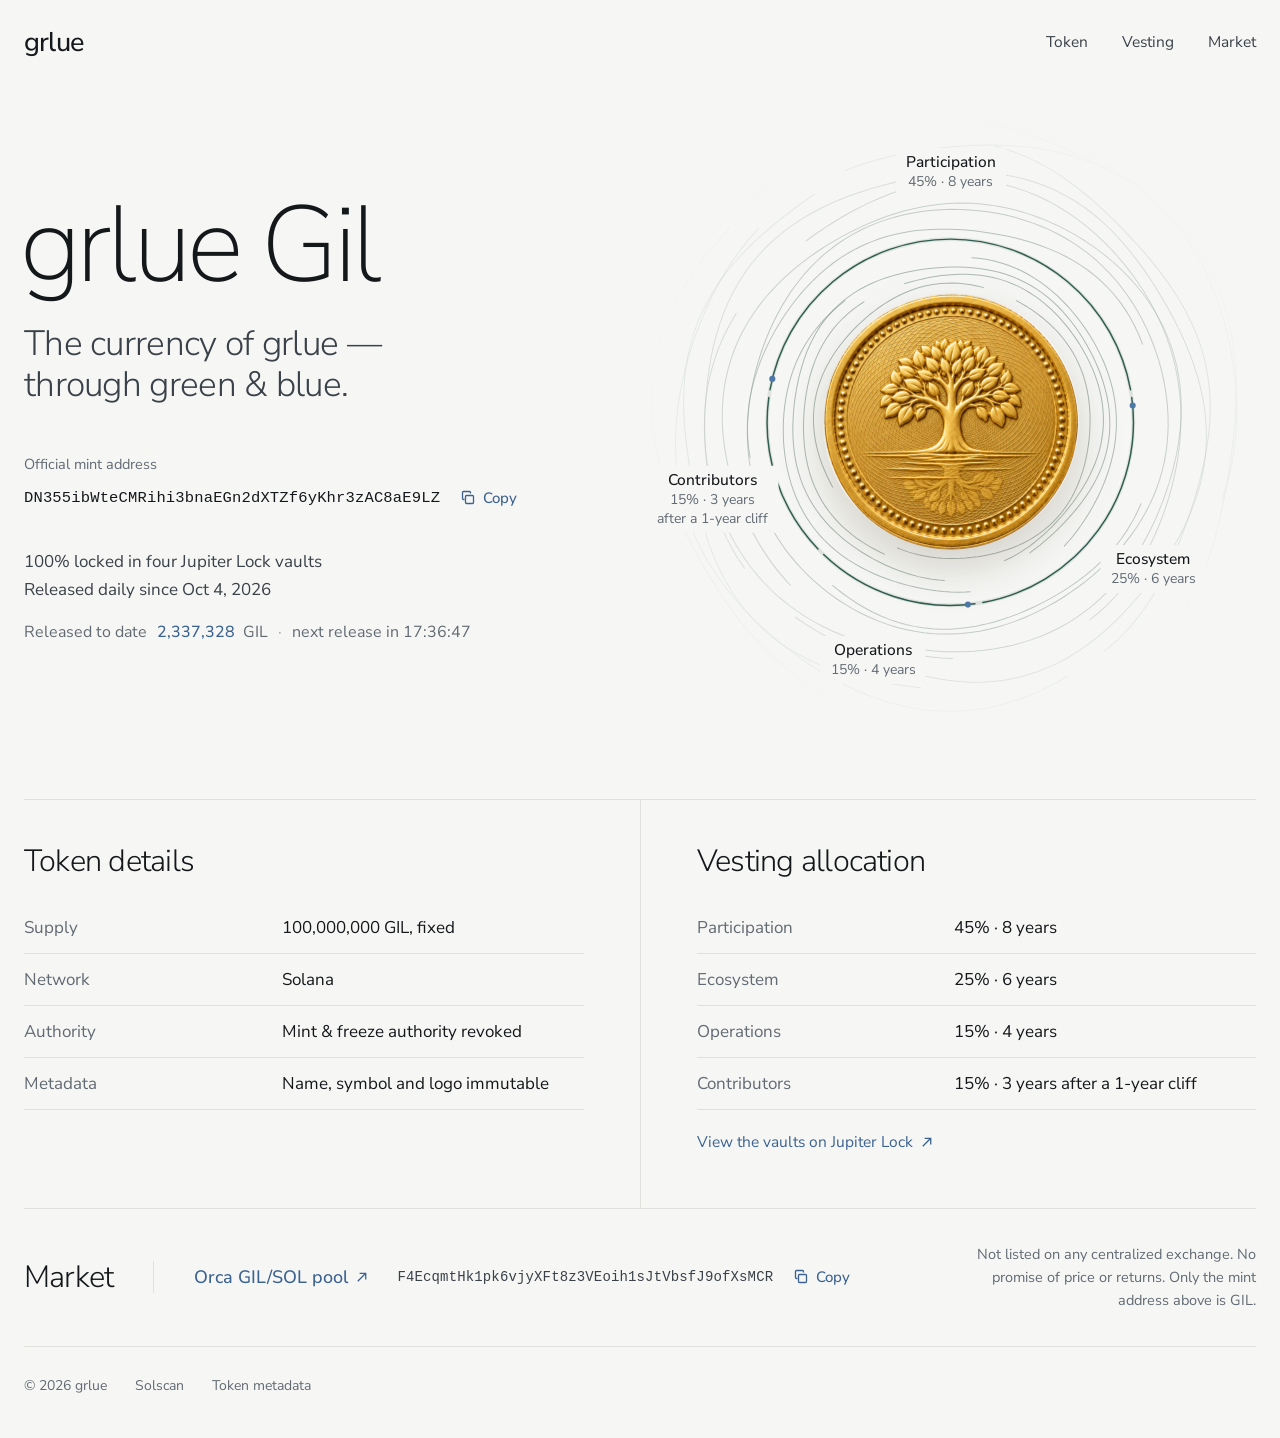
==== index.html @ a8698f1b "Add GIL website (GitHub Pages)" ====
<!doctype html>
<html lang="en">
<head>
  <meta charset="utf-8">
  <meta name="viewport" content="width=device-width, initial-scale=1">
  <meta name="description" content="grlue Gil (GIL), the currency of grlue. Official Solana mint address, fixed supply and daily vesting schedule.">
  <meta property="og:type" content="website">
  <meta property="og:title" content="grlue Gil (GIL)">
  <meta property="og:description" content="The currency of grlue. Official Solana mint: DN355ibWteCMRihi3bnaEGn2dXTZf6yKhr3zAC8aE9LZ">
  <meta property="og:url" content="https://grlue.github.io/gil/">
  <meta property="og:image" content="https://grlue.github.io/gil/assets/logo/gil-back-512.png">
  <meta name="twitter:card" content="summary">
  <meta name="theme-color" content="#f6f7f5">
  <title>grlue Gil (GIL)</title>
  <link rel="icon" type="image/png" href="assets/logo/gil-back-32.png">
  <link rel="stylesheet" href="home.css">
  <script src="gil.js" defer></script>
</head>
<body>
  <a class="skip" href="#main">Skip to content</a>
  <header class="nav wrap">
    <a class="wordmark" href="#top" aria-label="grlue home">grlue</a>
    <nav aria-label="Sections">
      <a href="#token">Token</a>
      <a href="#vesting">Vesting</a>
      <a href="#market">Market</a>
    </nav>
  </header>

  <main id="main">
    <section class="hero wrap" id="top" aria-labelledby="title">
      <div class="hero-copy">
        <h1 id="title">grlue Gil</h1>
        <p class="purpose">The currency of grlue&nbsp;—<br>through green &amp; blue.</p>

        <div class="mint">
          <p class="label" id="mint-label">Official mint address</p>
          <div class="addr">
            <code aria-labelledby="mint-label">DN355ibWteCMRihi3bnaEGn2dXTZf6yKhr3zAC8aE9LZ</code>
            <button class="copy" type="button" data-copy="DN355ibWteCMRihi3bnaEGn2dXTZf6yKhr3zAC8aE9LZ">
              <svg viewBox="0 0 16 16" aria-hidden="true"><rect x="5.5" y="5.5" width="8" height="8" rx="1"/><path d="M10.5 3.5v-1a1 1 0 0 0-1-1h-6a1 1 0 0 0-1 1v6a1 1 0 0 0 1 1h1"/></svg>
              <span>Copy</span>
            </button>
          </div>
        </div>

        <p class="lock-line">100% locked in four Jupiter Lock vaults<br>Released daily since Oct 4, 2026</p>
        <p class="released">Released to date <strong id="released">—</strong> GIL<span class="next" id="next-wrap" hidden><span class="sep" aria-hidden="true">·</span>next release in <span id="next">--:--:--</span></span></p>
      </div>

      <figure class="rings" aria-label="The coin at the centre of rings. The vault ring is split by allocation: Participation 45%, Ecosystem 25%, Operations 15%, Contributors 15%.">
        <svg id="ring-art" viewBox="-500 -500 1000 1000" aria-hidden="true"></svg>
        <img class="coin" src="assets/logo/gil-back-512.png" srcset="assets/logo/gil-back-512.png 1x, assets/logo/gil-back-full.png 2x" width="512" height="512" alt="The GIL coin: a leafy tree reflected in still fresh water" fetchpriority="high">
        <div class="v-tag" style="--a:0"><b>Participation</b><span>45% · 8 years</span></div>
        <div class="v-tag" style="--a:126"><b>Ecosystem</b><span>25% · 6 years</span></div>
        <div class="v-tag" style="--a:198"><b>Operations</b><span>15% · 4 years</span></div>
        <div class="v-tag" style="--a:252"><b>Contributors</b><span>15% · 3 years<br>after a 1-year cliff</span></div>
      </figure>
    </section>

    <section class="details wrap" aria-label="Token and vesting details">
      <div class="col" id="token">
        <h2>Token details</h2>
        <dl>
          <div><dt>Supply</dt><dd>100,000,000 GIL, fixed</dd></div>
          <div><dt>Network</dt><dd>Solana</dd></div>
          <div><dt>Authority</dt><dd>Mint &amp; freeze authority revoked</dd></div>
          <div><dt>Metadata</dt><dd>Name, symbol and logo immutable</dd></div>
        </dl>
      </div>
      <div class="col" id="vesting">
        <h2>Vesting allocation</h2>
        <dl>
          <div><dt>Participation</dt><dd>45% · 8 years</dd></div>
          <div><dt>Ecosystem</dt><dd>25% · 6 years</dd></div>
          <div><dt>Operations</dt><dd>15% · 4 years</dd></div>
          <div><dt>Contributors</dt><dd>15% · 3 years after a 1-year cliff</dd></div>
        </dl>
        <a class="ext" href="https://lock.jup.ag/token/DN355ibWteCMRihi3bnaEGn2dXTZf6yKhr3zAC8aE9LZ" target="_blank" rel="noopener">View the vaults on Jupiter Lock<svg viewBox="0 0 16 16" aria-hidden="true"><path d="M6 3.5h6.5V10M12.5 3.5 4 12"/></svg></a>
      </div>
    </section>

    <section class="market wrap" id="market" aria-labelledby="market-title">
      <h2 id="market-title">Market</h2>
      <div class="market-body">
        <a class="ext strong" href="https://www.orca.so/pools/F4EcqmtHk1pk6vjyXFt8z3VEoih1sJtVbsfJ9ofXsMCR" target="_blank" rel="noopener">Orca GIL/SOL pool<svg viewBox="0 0 16 16" aria-hidden="true"><path d="M6 3.5h6.5V10M12.5 3.5 4 12"/></svg></a>
        <div class="addr small">
          <code>F4EcqmtHk1pk6vjyXFt8z3VEoih1sJtVbsfJ9ofXsMCR</code>
          <button class="copy" type="button" data-copy="F4EcqmtHk1pk6vjyXFt8z3VEoih1sJtVbsfJ9ofXsMCR">
            <svg viewBox="0 0 16 16" aria-hidden="true"><rect x="5.5" y="5.5" width="8" height="8" rx="1"/><path d="M10.5 3.5v-1a1 1 0 0 0-1-1h-6a1 1 0 0 0-1 1v6a1 1 0 0 0 1 1h1"/></svg>
            <span>Copy</span>
          </button>
        </div>
      </div>
      <p class="notice">Not listed on any centralized exchange. No promise of price or returns. Only the mint address above is GIL.</p>
    </section>
  </main>

  <footer class="foot wrap">
    <span>© 2026 grlue</span>
    <a href="https://solscan.io/token/DN355ibWteCMRihi3bnaEGn2dXTZf6yKhr3zAC8aE9LZ" target="_blank" rel="noopener">Solscan</a>
    <a href="https://github.com/grlue/gil" target="_blank" rel="noopener">Token metadata</a>
  </footer>
</body>
</html>
---- home.css ----
@font-face {
  font-family: "Nunito Sans";
  src: url("assets/fonts/NunitoSans-latin.woff2") format("woff2");
  font-weight: 200 1000;
  font-style: normal;
  font-display: swap;
}

/* Growth rings: light stone ground, hairline rings, one blue for what is released, deep green for the vaults. */
:root {
  --bg: #f6f7f5;
  --ink: #15181b;
  --ink-2: #3a4148;
  --muted: #626a73;
  --line: #dde2dd;
  --ring: #7f918a;
  --green: #2f5d50;
  --blue: #4e79a7;
  --blue-deep: #3b6290;
  --sans: "Avenir Next", Avenir, "Nunito Sans", "Helvetica Neue", Arial, sans-serif;
  --mono: ui-monospace, "SF Mono", "Cascadia Mono", Consolas, monospace;
  --wrap: 1240px;
  --ease: cubic-bezier(.16, 1, .3, 1);
  color-scheme: light;
}

* { box-sizing: border-box; }
html { scroll-behavior: smooth; scroll-padding-top: 24px; }
body {
  margin: 0;
  background: var(--bg);
  color: var(--ink);
  font: 400 17px/1.6 var(--sans);
  -webkit-font-smoothing: antialiased;
  overflow-x: clip;
}
::selection { background: #d5e2ef; color: var(--ink); }
h1, h2, p, dl, dd, figure { margin: 0; }
a { color: inherit; text-decoration: none; }
img { display: block; max-width: 100%; height: auto; }
code { font-family: var(--mono); font-size: 15.5px; letter-spacing: .01em; color: var(--ink); overflow-wrap: anywhere; }
:focus-visible { outline: 2px solid var(--blue); outline-offset: 4px; border-radius: 2px; }
[hidden] { display: none !important; }
html { scrollbar-color: #b9c1bb var(--bg); }

.wrap { width: min(100% - 48px, var(--wrap)); margin-inline: auto; }
.skip { position: absolute; left: 16px; top: -60px; z-index: 20; background: var(--bg); padding: 8px 14px; }
.skip:focus { top: 12px; }

/* Nav */
.nav { position: relative; z-index: 3; display: flex; align-items: center; justify-content: space-between; padding-block: 26px; }
.wordmark { font-size: 27px; font-weight: 480; letter-spacing: -.03em; line-height: 1; }
.nav nav { display: flex; gap: 34px; font-size: 15.5px; color: var(--ink-2); }
.nav nav a { padding-block: 4px; background: linear-gradient(var(--ink), var(--ink)) left bottom / 0 1px no-repeat; transition: background-size .35s var(--ease), color .2s; }
.nav nav a:hover { color: var(--ink); background-size: 100% 1px; }

/* Hero */
.hero {
  position: relative;
  display: grid;
  grid-template-columns: minmax(0, 1fr) minmax(0, 1.05fr);
  align-items: center;
  gap: 40px;
  padding-block: 32px 72px;
  min-height: 660px;
}
.hero-copy { position: relative; z-index: 2; display: grid; gap: 0; }
h1 {
  font-size: clamp(64px, 8.4vw, 128px);
  font-weight: 200;
  line-height: .9;
  letter-spacing: -.04em;
  margin-left: -.04em;
}
.purpose { margin-top: 28px; font-size: clamp(26px, 2.75vw, 40px); font-weight: 300; line-height: 1.16; letter-spacing: -.02em; color: var(--ink-2); }
.mint { margin-top: 48px; }
.label { font-size: 14.5px; color: var(--muted); }
.addr { display: flex; flex-wrap: wrap; align-items: center; gap: 6px 18px; margin-top: 6px; }
.copy {
  display: inline-flex; align-items: center; gap: 7px;
  font: 500 15px var(--sans); color: var(--blue-deep);
  background: none; border: 0; padding: 6px 2px; cursor: pointer;
}
.copy svg { width: 16px; height: 16px; fill: none; stroke: currentColor; stroke-width: 1.3; }
.copy:hover span { text-decoration: underline; text-underline-offset: 4px; text-decoration-thickness: 1px; }
.copy[data-done] { color: var(--green); }
.lock-line { margin-top: 34px; color: var(--ink-2); line-height: 1.65; }
.released { margin-top: 16px; font-size: 16px; color: var(--muted); font-variant-numeric: tabular-nums; }
.released strong { font-weight: 500; color: var(--blue-deep); margin-inline: 6px 4px; }
.sep { margin-inline: 10px; color: #a7b0aa; }

/* Rings */
.rings { position: relative; z-index: 1; width: min(100%, 660px); aspect-ratio: 1; justify-self: center; }
#ring-art {
  position: absolute; inset: 0; width: 100%; height: 100%; overflow: visible; z-index: -1;
  -webkit-mask-image: radial-gradient(closest-side, #000 62%, transparent 100%);
  mask-image: radial-gradient(closest-side, #000 62%, transparent 100%);
}
.ring { fill: none; stroke: var(--ring); stroke-width: 1; vector-effect: non-scaling-stroke; opacity: var(--o); transform-box: fill-box; transform-origin: center; animation: ring-in 1.8s var(--ease) backwards; animation-delay: calc(var(--i) * 45ms + 120ms); }
.vault-base { fill: none; stroke: var(--line); stroke-width: 6; }
.vault { fill: none; stroke: var(--green); stroke-width: 2.4; stroke-linecap: round; stroke-dasharray: 1 1; animation: draw 1.6s var(--ease) backwards; animation-delay: calc(.9s + var(--i) * 120ms); }
.vault-done { fill: var(--blue); }
.ripple { fill: none; stroke: var(--blue); stroke-width: 1.2; vector-effect: non-scaling-stroke; opacity: 0; transform-box: fill-box; transform-origin: center; animation: ripple 12s cubic-bezier(.22, .8, .36, 1) infinite; animation-delay: calc(2.2s + var(--i) * 4s); }
.coin {
  position: absolute; left: 50%; top: 50%; width: 42%; translate: -50% -50%;
  filter: drop-shadow(0 18px 22px rgb(70 56 20 / .2));
  animation: coin-in 1.6s var(--ease) backwards .1s;
}
.v-tag {
  --r: 41%;
  position: absolute;
  left: calc(50% + sin(var(--a) * 1deg) * var(--r));
  top: calc(50% - cos(var(--a) * 1deg) * var(--r));
  translate: -50% -50%;
  display: grid; justify-items: center; text-align: center;
  font-size: 14px; line-height: 1.35; color: var(--muted); white-space: nowrap;
  background: var(--bg); padding: 4px 10px; border-radius: 2px;
  animation: fade 1.2s var(--ease) backwards 1.4s;
}
.v-tag b { font-weight: 500; font-size: 15.5px; color: var(--ink); }

@keyframes ring-in { from { opacity: 0; transform: scale(.93); } }
@keyframes draw { from { stroke-dashoffset: 1; } }
@keyframes coin-in { from { opacity: 0; transform: translateY(10px) scale(.97); } }
@keyframes fade { from { opacity: 0; } }
@keyframes ripple {
  0% { opacity: 0; transform: scale(1); }
  6% { opacity: .55; }
  100% { opacity: 0; transform: scale(3.6); }
}

/* Details */
.details {
  display: grid; grid-template-columns: minmax(0, 1fr) minmax(0, 1fr);
  border-top: 1px solid var(--line);
}
.col { padding-block: 44px 52px; min-width: 0; }
.col + .col { padding-left: 56px; border-left: 1px solid var(--line); }
.col:first-child { padding-right: 56px; }
h2 { font-size: clamp(26px, 2.4vw, 34px); font-weight: 300; letter-spacing: -.025em; line-height: 1.15; }
dl { margin-top: 22px; }
dl > div { display: grid; grid-template-columns: minmax(0, 1fr) minmax(0, 1.25fr); gap: 16px; padding-block: 12px; border-bottom: 1px solid var(--line); }
dt { color: var(--muted); }
dd { color: var(--ink); font-variant-numeric: tabular-nums; }
.ext { display: inline-flex; align-items: center; gap: 6px; margin-top: 20px; font-size: 15.5px; color: var(--blue-deep); }
.ext svg { width: 15px; height: 15px; fill: none; stroke: currentColor; stroke-width: 1.4; transition: translate .3s var(--ease); }
.ext:hover svg { translate: 2px -2px; }
.ext:hover { text-decoration: underline; text-underline-offset: 4px; text-decoration-thickness: 1px; }

/* Market */
.market {
  display: grid; grid-template-columns: auto minmax(0, 1fr) auto; align-items: center; gap: 20px 40px;
  padding-block: 34px; border-top: 1px solid var(--line);
}
.market-body { display: flex; flex-wrap: wrap; align-items: center; gap: 6px 28px; padding-left: 40px; border-left: 1px solid var(--line); min-width: 0; }
.market .ext { margin-top: 0; }
.ext.strong { font-size: 18px; font-weight: 500; }
.addr.small { margin-top: 0; }
.addr.small code { font-size: 14px; color: var(--ink-2); }
.notice { max-width: 34ch; font-size: 14.5px; color: var(--muted); text-align: right; }

/* Footer */
.foot { display: flex; flex-wrap: wrap; gap: 8px 28px; padding-block: 28px 40px; border-top: 1px solid var(--line); font-size: 14px; color: var(--muted); }
.foot a:hover { color: var(--ink); }

@media (max-width: 980px) {
  .hero { display: flex; flex-direction: column; align-items: stretch; min-height: 0; padding-block: 16px 64px; gap: 0; }
  .hero-copy { display: contents; }
  h1 { order: 1; }
  .purpose { order: 2; }
  .rings { order: 3; width: min(100%, 520px); align-self: center; margin-block: 28px 4px; }
  .mint { order: 4; }
  .lock-line { order: 5; }
  .released { order: 6; }
  .details { grid-template-columns: 1fr; }
  .col:first-child { padding-right: 0; }
  .col + .col { padding-left: 0; border-left: 0; border-top: 1px solid var(--line); }
  .market { grid-template-columns: 1fr; }
  .market-body { padding-left: 0; border-left: 0; }
  .notice { text-align: left; max-width: none; }
}
@media (max-width: 560px) {
  body { font-size: 16px; }
  .wrap { width: min(100% - 32px, var(--wrap)); }
  .nav { padding-block: 20px; }
  .nav nav { gap: 20px; font-size: 15px; }
  .purpose { margin-top: 20px; }
  .mint { margin-top: 32px; }
  code, .addr.small code { font-size: 13px; letter-spacing: 0; }
  .next { display: block; }
  .next .sep { display: none; }
  .v-tag { --r: 41%; font-size: 12px; }
  .v-tag b { font-size: 13px; }
  .v-tag span { display: none; }
  dl > div { grid-template-columns: 1fr; gap: 2px; }
}
@media (prefers-reduced-motion: reduce) {
  html { scroll-behavior: auto; }
  *, *::before, *::after { animation: none !important; transition: none !important; }
  .ripple { display: none; }
}
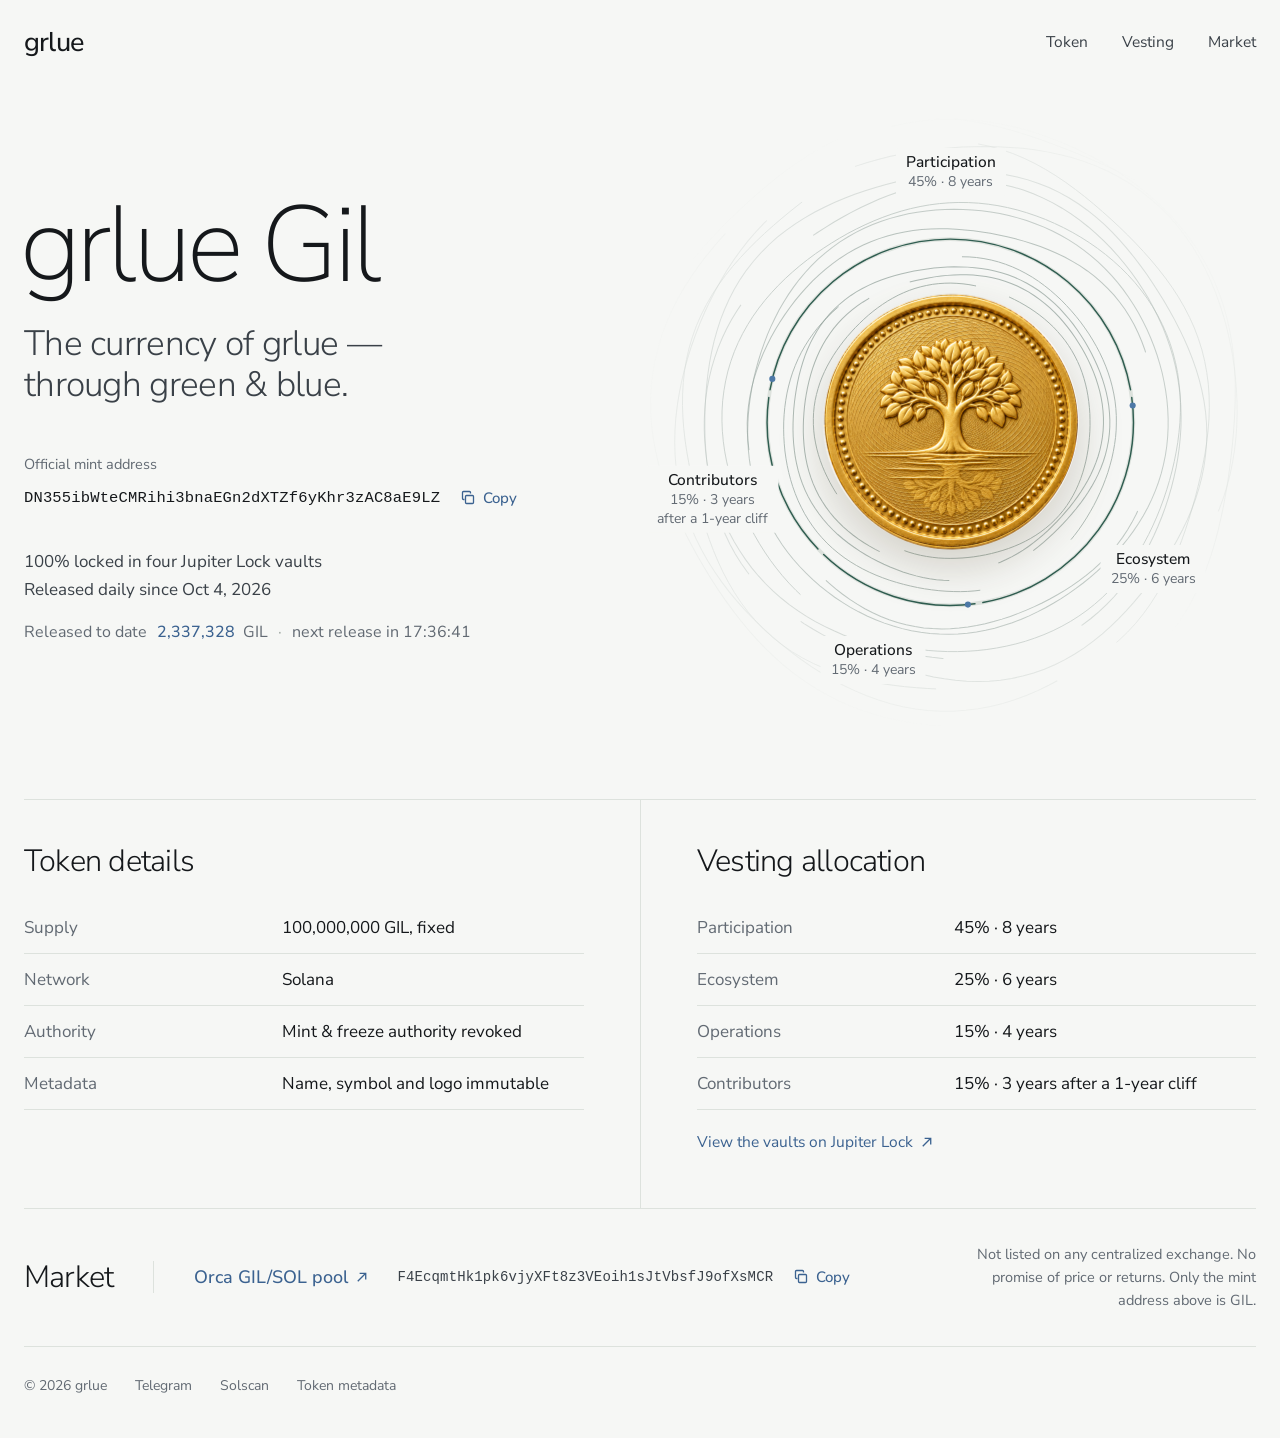
==== commit 5b32a2ac: "Link Telegram channel" ====
--- a/index.html
+++ b/index.html
@@ -98,6 +98,7 @@
 
   <footer class="foot wrap">
     <span>© 2026 grlue</span>
+    <a href="https://t.me/grluegil" target="_blank" rel="noopener">Telegram</a>
     <a href="https://solscan.io/token/DN355ibWteCMRihi3bnaEGn2dXTZf6yKhr3zAC8aE9LZ" target="_blank" rel="noopener">Solscan</a>
     <a href="https://github.com/grlue/gil" target="_blank" rel="noopener">Token metadata</a>
   </footer>
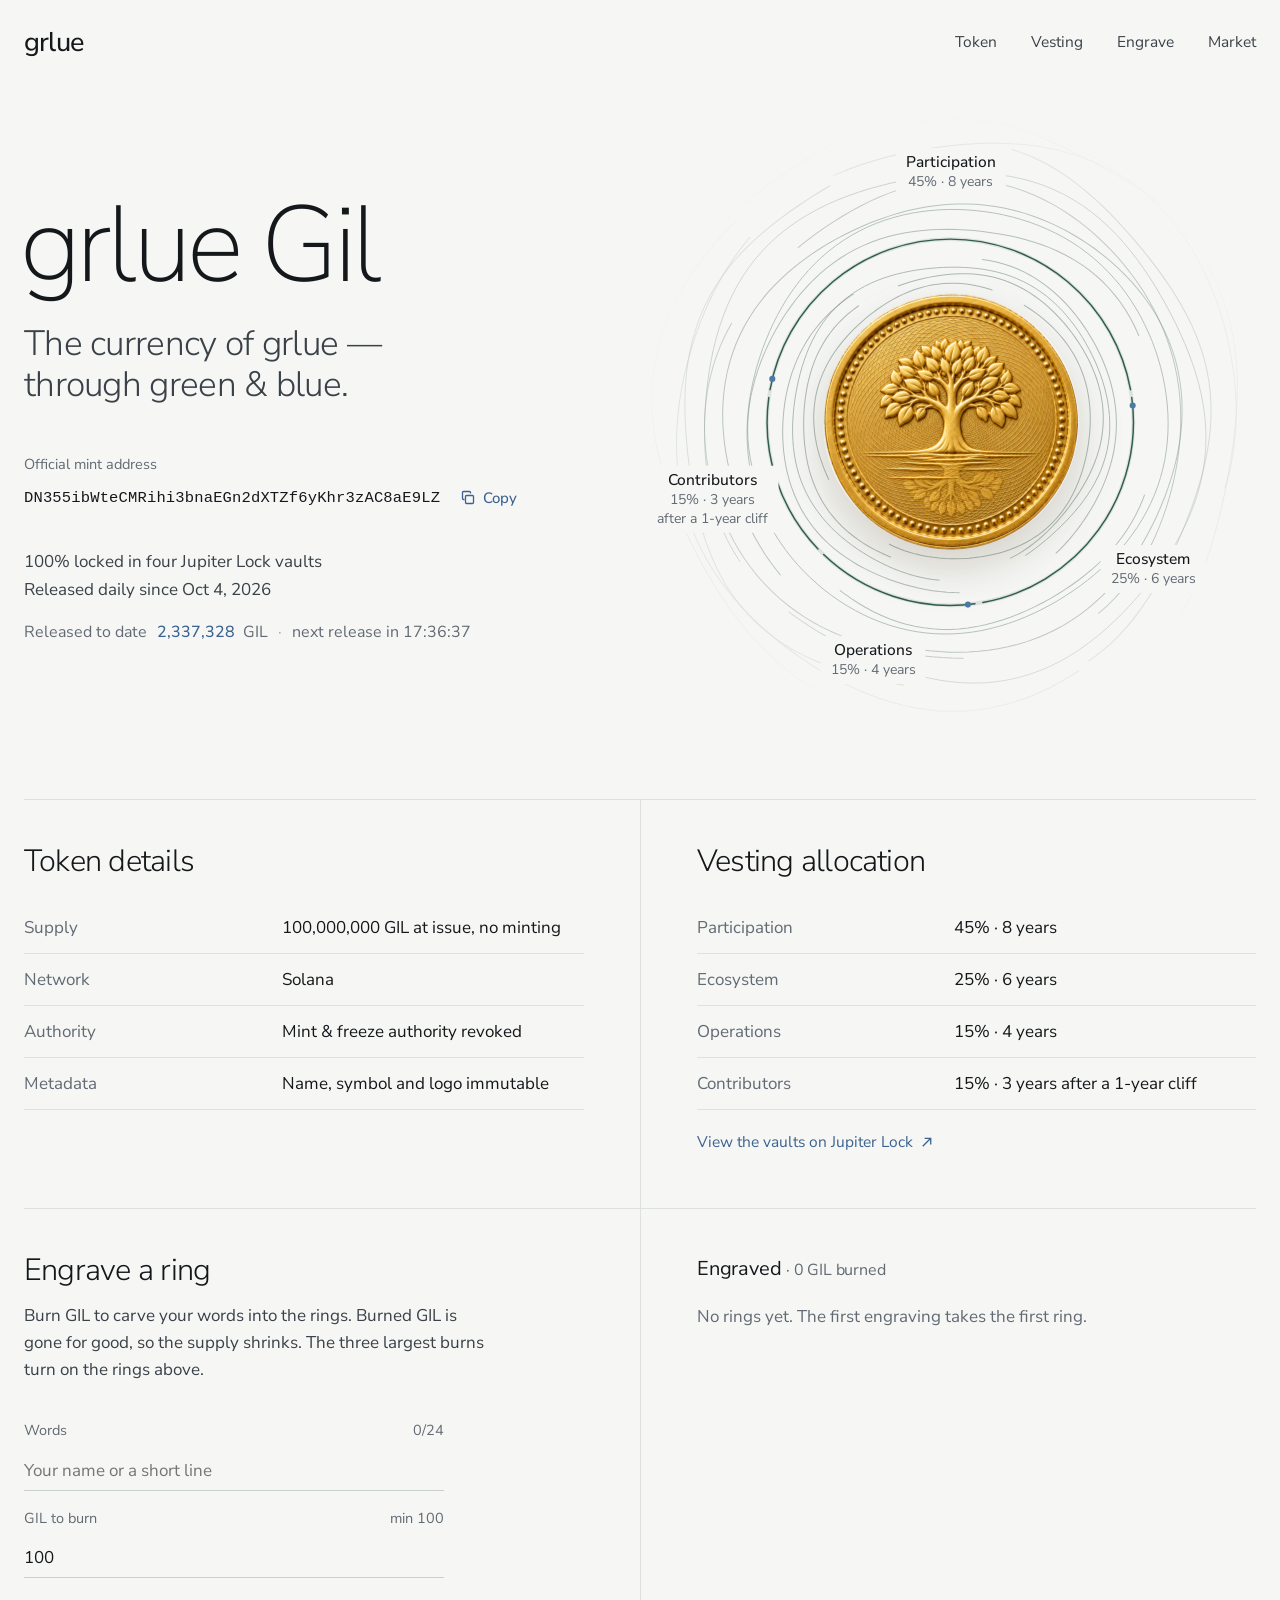
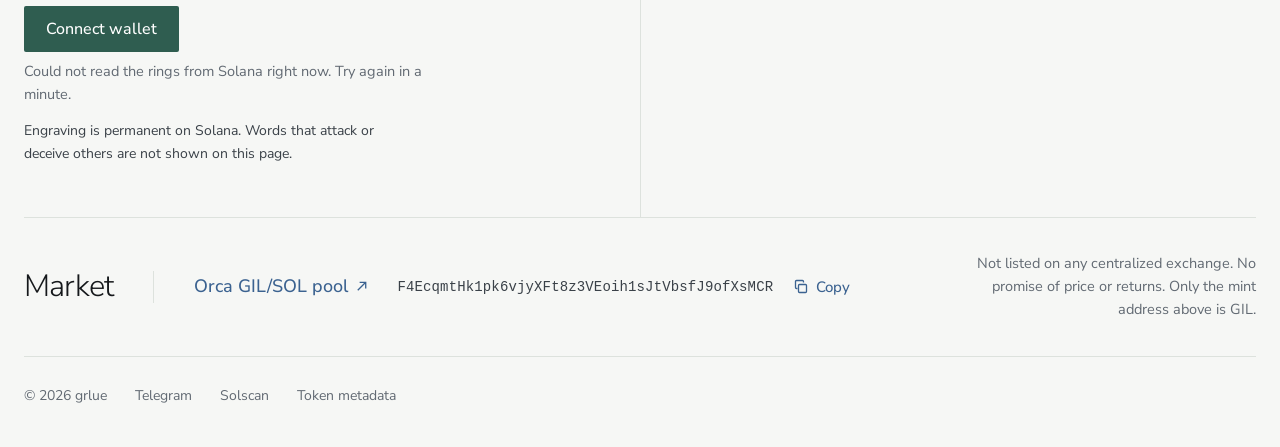
==== commit 127fd618: "Engrave a ring: burn GIL with a memo to carve words into the rings" ====
--- a/index.html
+++ b/index.html
@@ -15,6 +15,7 @@
   <link rel="icon" type="image/png" href="assets/logo/gil-back-32.png">
   <link rel="stylesheet" href="home.css">
   <script src="gil.js" defer></script>
+  <script src="rings.js" defer></script>
 </head>
 <body>
   <a class="skip" href="#main">Skip to content</a>
@@ -23,6 +24,7 @@
     <nav aria-label="Sections">
       <a href="#token">Token</a>
       <a href="#vesting">Vesting</a>
+      <a href="#engrave">Engrave</a>
       <a href="#market">Market</a>
     </nav>
   </header>
@@ -62,7 +64,7 @@
       <div class="col" id="token">
         <h2>Token details</h2>
         <dl>
-          <div><dt>Supply</dt><dd>100,000,000 GIL, fixed</dd></div>
+          <div><dt>Supply</dt><dd>100,000,000 GIL at issue, no minting<span class="supply-now" id="supply-now"></span></dd></div>
           <div><dt>Network</dt><dd>Solana</dd></div>
           <div><dt>Authority</dt><dd>Mint &amp; freeze authority revoked</dd></div>
           <div><dt>Metadata</dt><dd>Name, symbol and logo immutable</dd></div>
@@ -77,6 +79,27 @@
           <div><dt>Contributors</dt><dd>15% · 3 years after a 1-year cliff</dd></div>
         </dl>
         <a class="ext" href="https://lock.jup.ag/token/DN355ibWteCMRihi3bnaEGn2dXTZf6yKhr3zAC8aE9LZ" target="_blank" rel="noopener">View the vaults on Jupiter Lock<svg viewBox="0 0 16 16" aria-hidden="true"><path d="M6 3.5h6.5V10M12.5 3.5 4 12"/></svg></a>
+      </div>
+    </section>
+
+    <section class="engrave wrap" id="engrave" aria-labelledby="engrave-title">
+      <div class="eng-copy">
+        <h2 id="engrave-title">Engrave a ring</h2>
+        <p>Burn GIL to carve your words into the rings. Burned GIL is gone for good, so the supply shrinks. The three largest burns turn on the rings above.</p>
+        <div class="eng-form">
+          <label for="ring-text">Words <span id="ring-count">0/24</span></label>
+          <input id="ring-text" type="text" maxlength="24" autocomplete="off" placeholder="Your name or a short line">
+          <label for="ring-amount">GIL to burn <span>min 100</span></label>
+          <input id="ring-amount" type="number" min="100" step="1" value="100" inputmode="numeric">
+          <button id="ring-go" type="button">Connect wallet</button>
+          <p class="eng-status" id="ring-status" role="status" aria-live="polite">Open this page in your Solana wallet's browser to engrave.</p>
+        </div>
+        <p class="eng-fine">Engraving is permanent on Solana. Words that attack or deceive others are not shown on this page.</p>
+      </div>
+      <div class="eng-list">
+        <h3>Engraved <span class="eng-total">· <span id="ring-burned">0</span> GIL burned</span></h3>
+        <p class="eng-empty" id="ring-empty">No rings yet. The first engraving takes the first ring.</p>
+        <ol id="ring-list"></ol>
       </div>
     </section>
 
--- a/home.css
+++ b/home.css
@@ -93,8 +93,8 @@
 .rings { position: relative; z-index: 1; width: min(100%, 660px); aspect-ratio: 1; justify-self: center; }
 #ring-art {
   position: absolute; inset: 0; width: 100%; height: 100%; overflow: visible; z-index: -1;
-  -webkit-mask-image: radial-gradient(closest-side, #000 62%, transparent 100%);
-  mask-image: radial-gradient(closest-side, #000 62%, transparent 100%);
+  -webkit-mask-image: radial-gradient(closest-side, #000 74%, transparent 100%);
+  mask-image: radial-gradient(closest-side, #000 74%, transparent 100%);
 }
 .ring { fill: none; stroke: var(--ring); stroke-width: 1; vector-effect: non-scaling-stroke; opacity: var(--o); transform-box: fill-box; transform-origin: center; animation: ring-in 1.8s var(--ease) backwards; animation-delay: calc(var(--i) * 45ms + 120ms); }
 .vault-base { fill: none; stroke: var(--line); stroke-width: 6; }
@@ -146,6 +146,44 @@
 .ext svg { width: 15px; height: 15px; fill: none; stroke: currentColor; stroke-width: 1.4; transition: translate .3s var(--ease); }
 .ext:hover svg { translate: 2px -2px; }
 .ext:hover { text-decoration: underline; text-underline-offset: 4px; text-decoration-thickness: 1px; }
+
+.eng-text { font: 500 21px var(--sans); fill: var(--green); letter-spacing: .04em; }
+.supply-now { display: block; color: var(--muted); font-size: 15px; }
+.supply-now:empty { display: none; }
+
+/* Engrave */
+.engrave { display: grid; grid-template-columns: minmax(0, 1fr) minmax(0, 1fr); border-top: 1px solid var(--line); }
+.eng-copy { padding-block: 44px 52px; padding-right: 56px; min-width: 0; }
+.eng-copy > p { margin-top: 14px; max-width: 46ch; color: var(--ink-2); }
+.eng-form { display: grid; gap: 8px; margin-top: 28px; max-width: 420px; }
+.eng-form label { display: flex; justify-content: space-between; font-size: 14.5px; color: var(--muted); margin-top: 8px; }
+.eng-form input {
+  font: 400 17px var(--sans); color: var(--ink); background: transparent;
+  border: 0; border-bottom: 1px solid #c9d0ca; border-radius: 0; padding: 8px 0; outline: none;
+  transition: border-color .2s;
+}
+.eng-form input:focus { border-color: var(--green); }
+#ring-go {
+  margin-top: 20px; justify-self: start;
+  font: 500 16px var(--sans); color: #fff; background: var(--green);
+  border: 0; border-radius: 2px; padding: 12px 22px; cursor: pointer; transition: background .2s;
+}
+#ring-go:hover { background: #244a40; }
+#ring-go:disabled { opacity: .6; cursor: progress; }
+.eng-status { font-size: 14.5px; color: var(--muted); min-height: 1.6em; }
+.eng-status[data-bad="1"] { color: #a33a2e; }
+.eng-fine { margin-top: 22px; font-size: 14px; color: var(--muted); }
+.eng-list { padding-block: 44px 52px; padding-left: 56px; border-left: 1px solid var(--line); min-width: 0; }
+.eng-list h3 { font-size: 20px; font-weight: 400; letter-spacing: -.01em; margin: 0; }
+.eng-total { color: var(--muted); font-size: 16px; font-variant-numeric: tabular-nums; }
+.eng-empty { margin-top: 18px; color: var(--muted); }
+#ring-list { list-style: none; margin: 14px 0 0; padding: 0; counter-reset: r; }
+#ring-list li { display: grid; grid-template-columns: 28px minmax(0, 1fr) auto; column-gap: 12px; padding-block: 12px; border-bottom: 1px solid var(--line); counter-increment: r; }
+#ring-list li::before { content: counter(r); color: var(--muted); font-variant-numeric: tabular-nums; grid-row: span 2; }
+.r-text { color: var(--ink); overflow-wrap: anywhere; }
+.r-amt { color: var(--blue-deep); font-variant-numeric: tabular-nums; }
+.r-meta { grid-column: 2 / 4; font-size: 13.5px; color: var(--muted); }
+.r-meta:hover { color: var(--ink); }
 
 /* Market */
 .market {
@@ -176,6 +214,9 @@
   .col:first-child { padding-right: 0; }
   .col + .col { padding-left: 0; border-left: 0; border-top: 1px solid var(--line); }
   .market { grid-template-columns: 1fr; }
+  .engrave { grid-template-columns: 1fr; }
+  .eng-copy { padding-right: 0; }
+  .eng-list { padding-left: 0; border-left: 0; border-top: 1px solid var(--line); }
   .market-body { padding-left: 0; border-left: 0; }
   .notice { text-align: left; max-width: none; }
 }
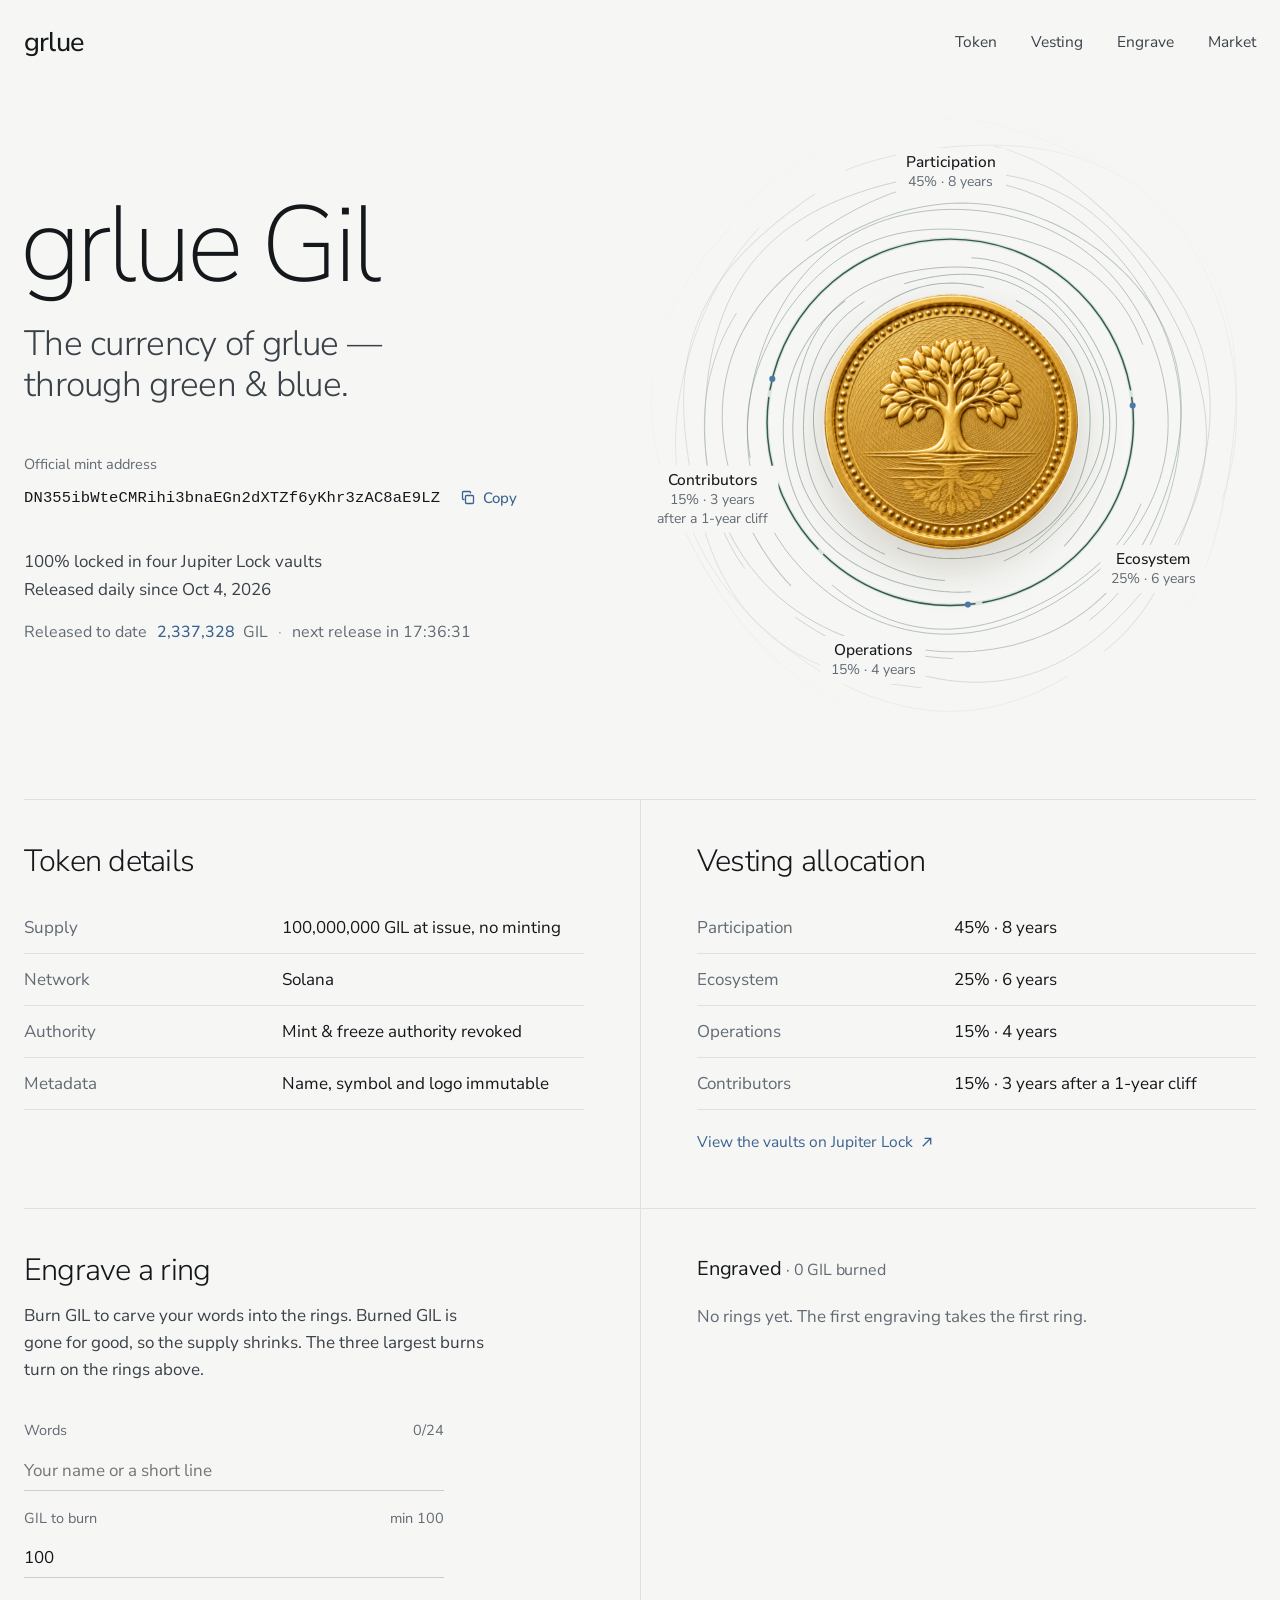
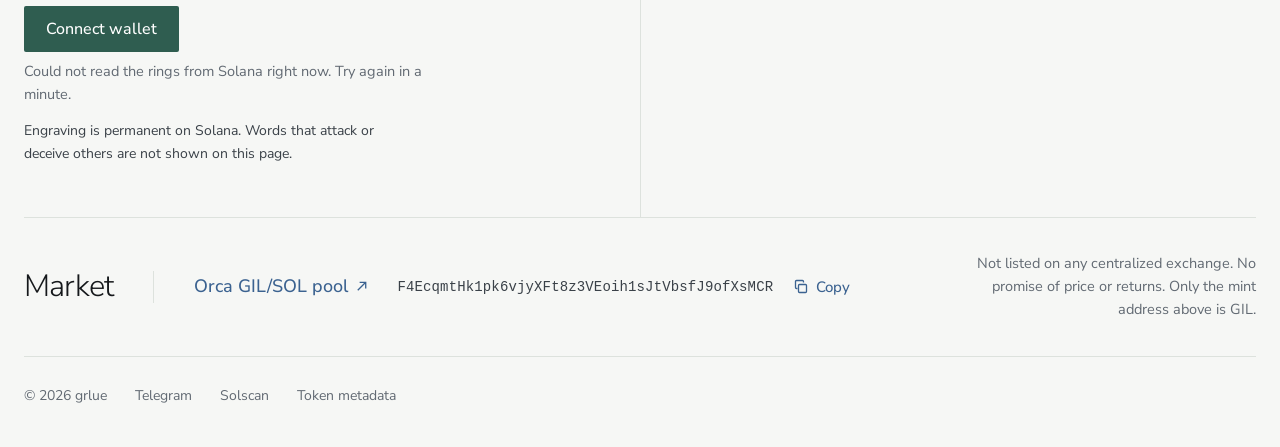
==== commit 2c8d1395: "Serve the site at gil.grlue.com" ====
--- a/index.html
+++ b/index.html
@@ -7,8 +7,8 @@
   <meta property="og:type" content="website">
   <meta property="og:title" content="grlue Gil (GIL)">
   <meta property="og:description" content="The currency of grlue. Official Solana mint: DN355ibWteCMRihi3bnaEGn2dXTZf6yKhr3zAC8aE9LZ">
-  <meta property="og:url" content="https://grlue.github.io/gil/">
-  <meta property="og:image" content="https://grlue.github.io/gil/assets/logo/gil-back-512.png">
+  <meta property="og:url" content="https://gil.grlue.com/">
+  <meta property="og:image" content="https://gil.grlue.com/assets/logo/gil-back-512.png">
   <meta name="twitter:card" content="summary">
   <meta name="theme-color" content="#f6f7f5">
   <title>grlue Gil (GIL)</title>
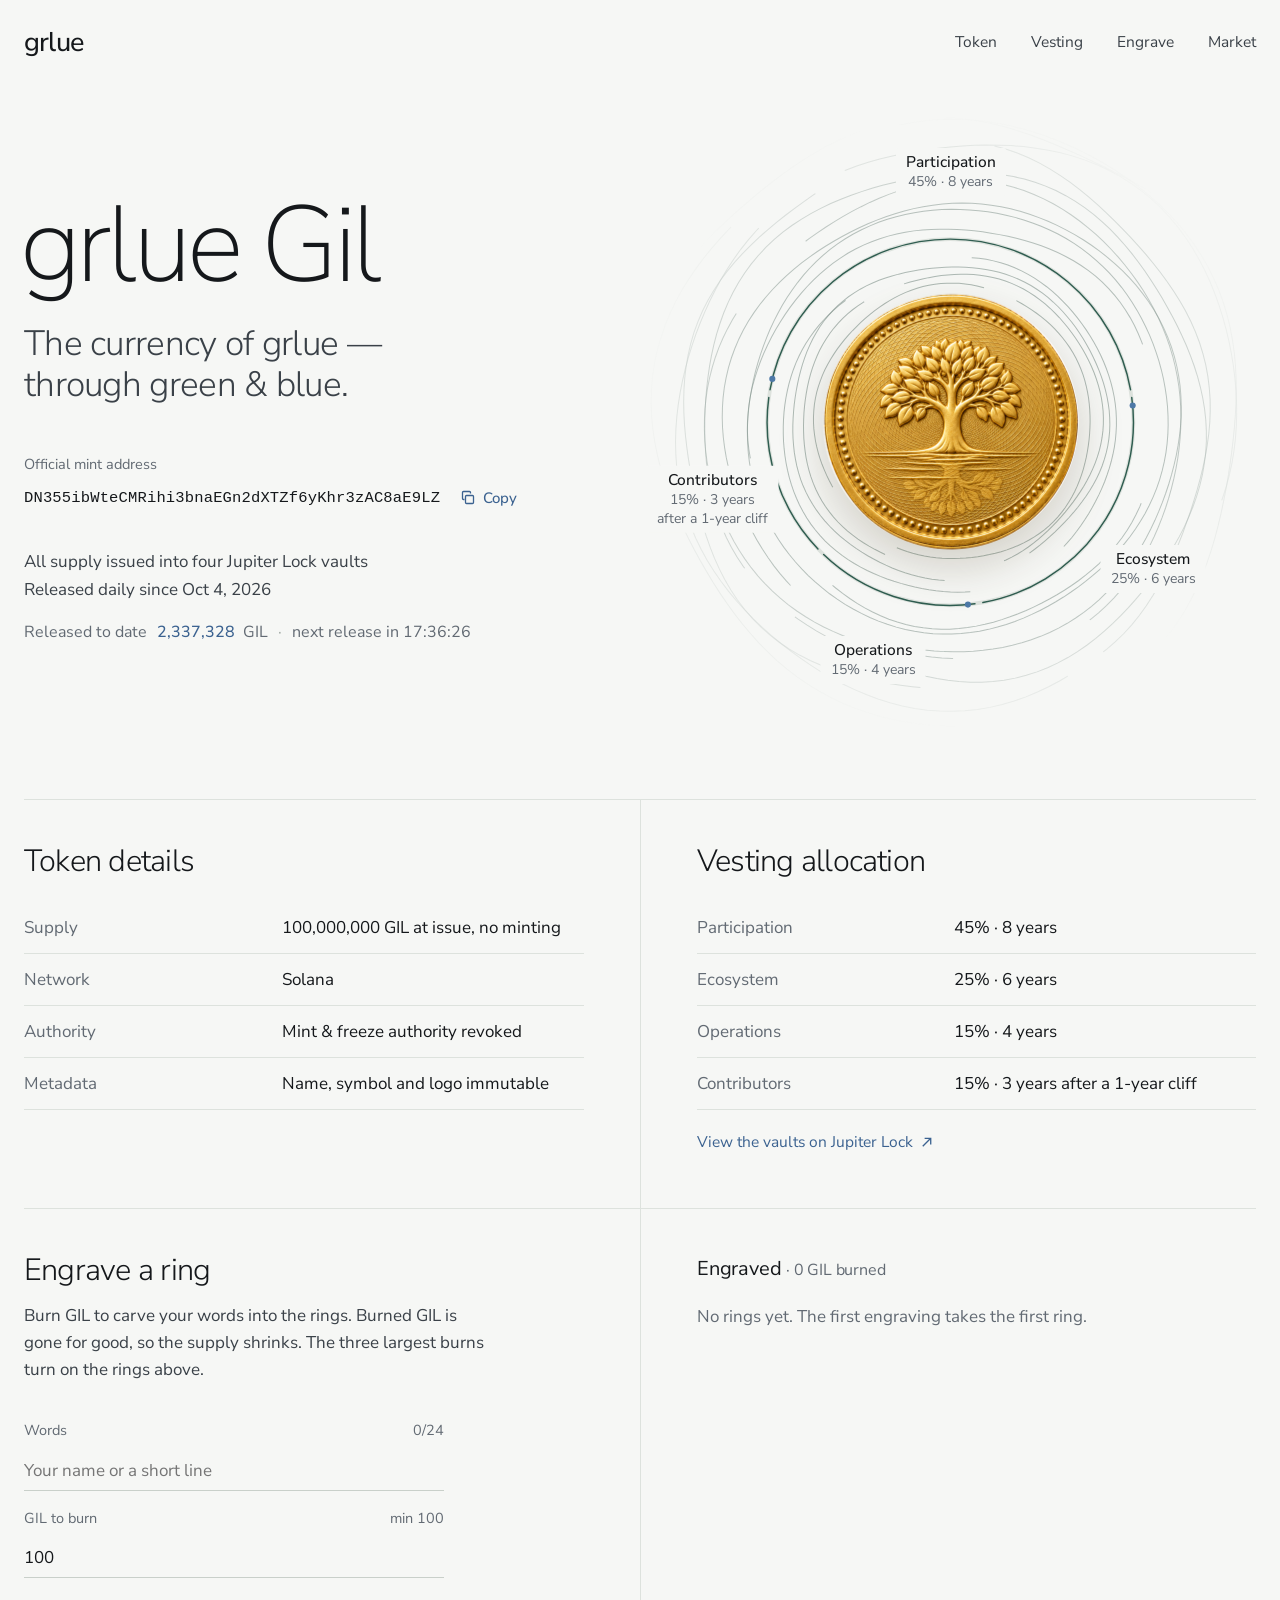
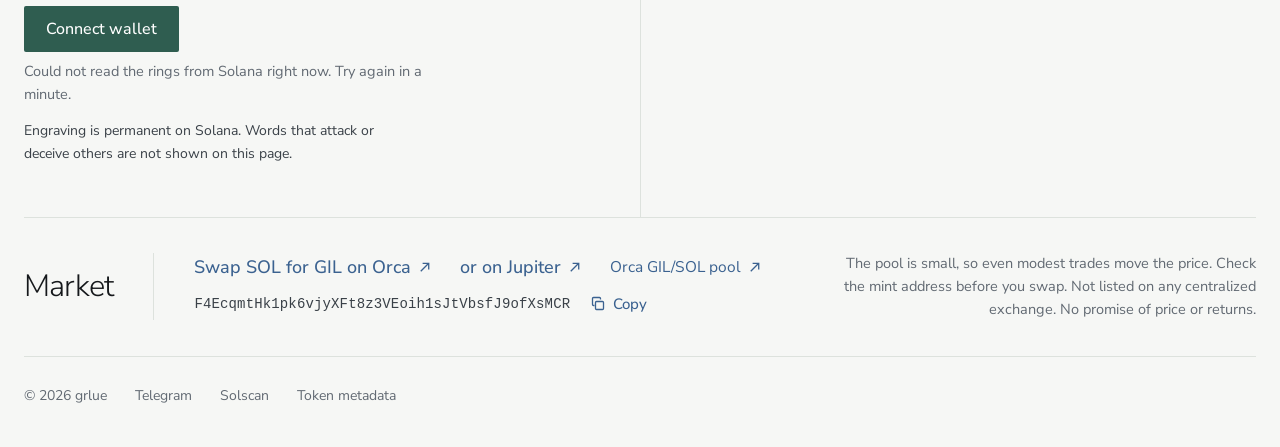
==== commit a000ad6b: "Add swap links, clarify vault wording and small-pool notice" ====
--- a/index.html
+++ b/index.html
@@ -46,7 +46,7 @@
           </div>
         </div>
 
-        <p class="lock-line">100% locked in four Jupiter Lock vaults<br>Released daily since Oct 4, 2026</p>
+        <p class="lock-line">All supply issued into four Jupiter Lock vaults<br>Released daily since Oct 4, 2026</p>
         <p class="released">Released to date <strong id="released">—</strong> GIL<span class="next" id="next-wrap" hidden><span class="sep" aria-hidden="true">·</span>next release in <span id="next">--:--:--</span></span></p>
       </div>
 
@@ -106,7 +106,9 @@
     <section class="market wrap" id="market" aria-labelledby="market-title">
       <h2 id="market-title">Market</h2>
       <div class="market-body">
-        <a class="ext strong" href="https://www.orca.so/pools/F4EcqmtHk1pk6vjyXFt8z3VEoih1sJtVbsfJ9ofXsMCR" target="_blank" rel="noopener">Orca GIL/SOL pool<svg viewBox="0 0 16 16" aria-hidden="true"><path d="M6 3.5h6.5V10M12.5 3.5 4 12"/></svg></a>
+        <a class="ext strong" href="https://www.orca.so/trade?tokenIn=So11111111111111111111111111111111111111112&amp;tokenOut=DN355ibWteCMRihi3bnaEGn2dXTZf6yKhr3zAC8aE9LZ" target="_blank" rel="noopener">Swap SOL for GIL on Orca<svg viewBox="0 0 16 16" aria-hidden="true"><path d="M6 3.5h6.5V10M12.5 3.5 4 12"/></svg></a>
+        <a class="ext strong" href="https://jup.ag/swap?buy=DN355ibWteCMRihi3bnaEGn2dXTZf6yKhr3zAC8aE9LZ&amp;sell=So11111111111111111111111111111111111111112" target="_blank" rel="noopener">or on Jupiter<svg viewBox="0 0 16 16" aria-hidden="true"><path d="M6 3.5h6.5V10M12.5 3.5 4 12"/></svg></a>
+        <a class="ext" href="https://www.orca.so/pools/F4EcqmtHk1pk6vjyXFt8z3VEoih1sJtVbsfJ9ofXsMCR" target="_blank" rel="noopener">Orca GIL/SOL pool<svg viewBox="0 0 16 16" aria-hidden="true"><path d="M6 3.5h6.5V10M12.5 3.5 4 12"/></svg></a>
         <div class="addr small">
           <code>F4EcqmtHk1pk6vjyXFt8z3VEoih1sJtVbsfJ9ofXsMCR</code>
           <button class="copy" type="button" data-copy="F4EcqmtHk1pk6vjyXFt8z3VEoih1sJtVbsfJ9ofXsMCR">
@@ -115,7 +117,7 @@
           </button>
         </div>
       </div>
-      <p class="notice">Not listed on any centralized exchange. No promise of price or returns. Only the mint address above is GIL.</p>
+      <p class="notice">The pool is small, so even modest trades move the price. Check the mint address before you swap. Not listed on any centralized exchange. No promise of price or returns.</p>
     </section>
   </main>
 
--- a/home.css
+++ b/home.css
@@ -195,7 +195,7 @@
 .ext.strong { font-size: 18px; font-weight: 500; }
 .addr.small { margin-top: 0; }
 .addr.small code { font-size: 14px; color: var(--ink-2); }
-.notice { max-width: 34ch; font-size: 14.5px; color: var(--muted); text-align: right; }
+.notice { max-width: 46ch; font-size: 14.5px; color: var(--muted); text-align: right; }
 
 /* Footer */
 .foot { display: flex; flex-wrap: wrap; gap: 8px 28px; padding-block: 28px 40px; border-top: 1px solid var(--line); font-size: 14px; color: var(--muted); }
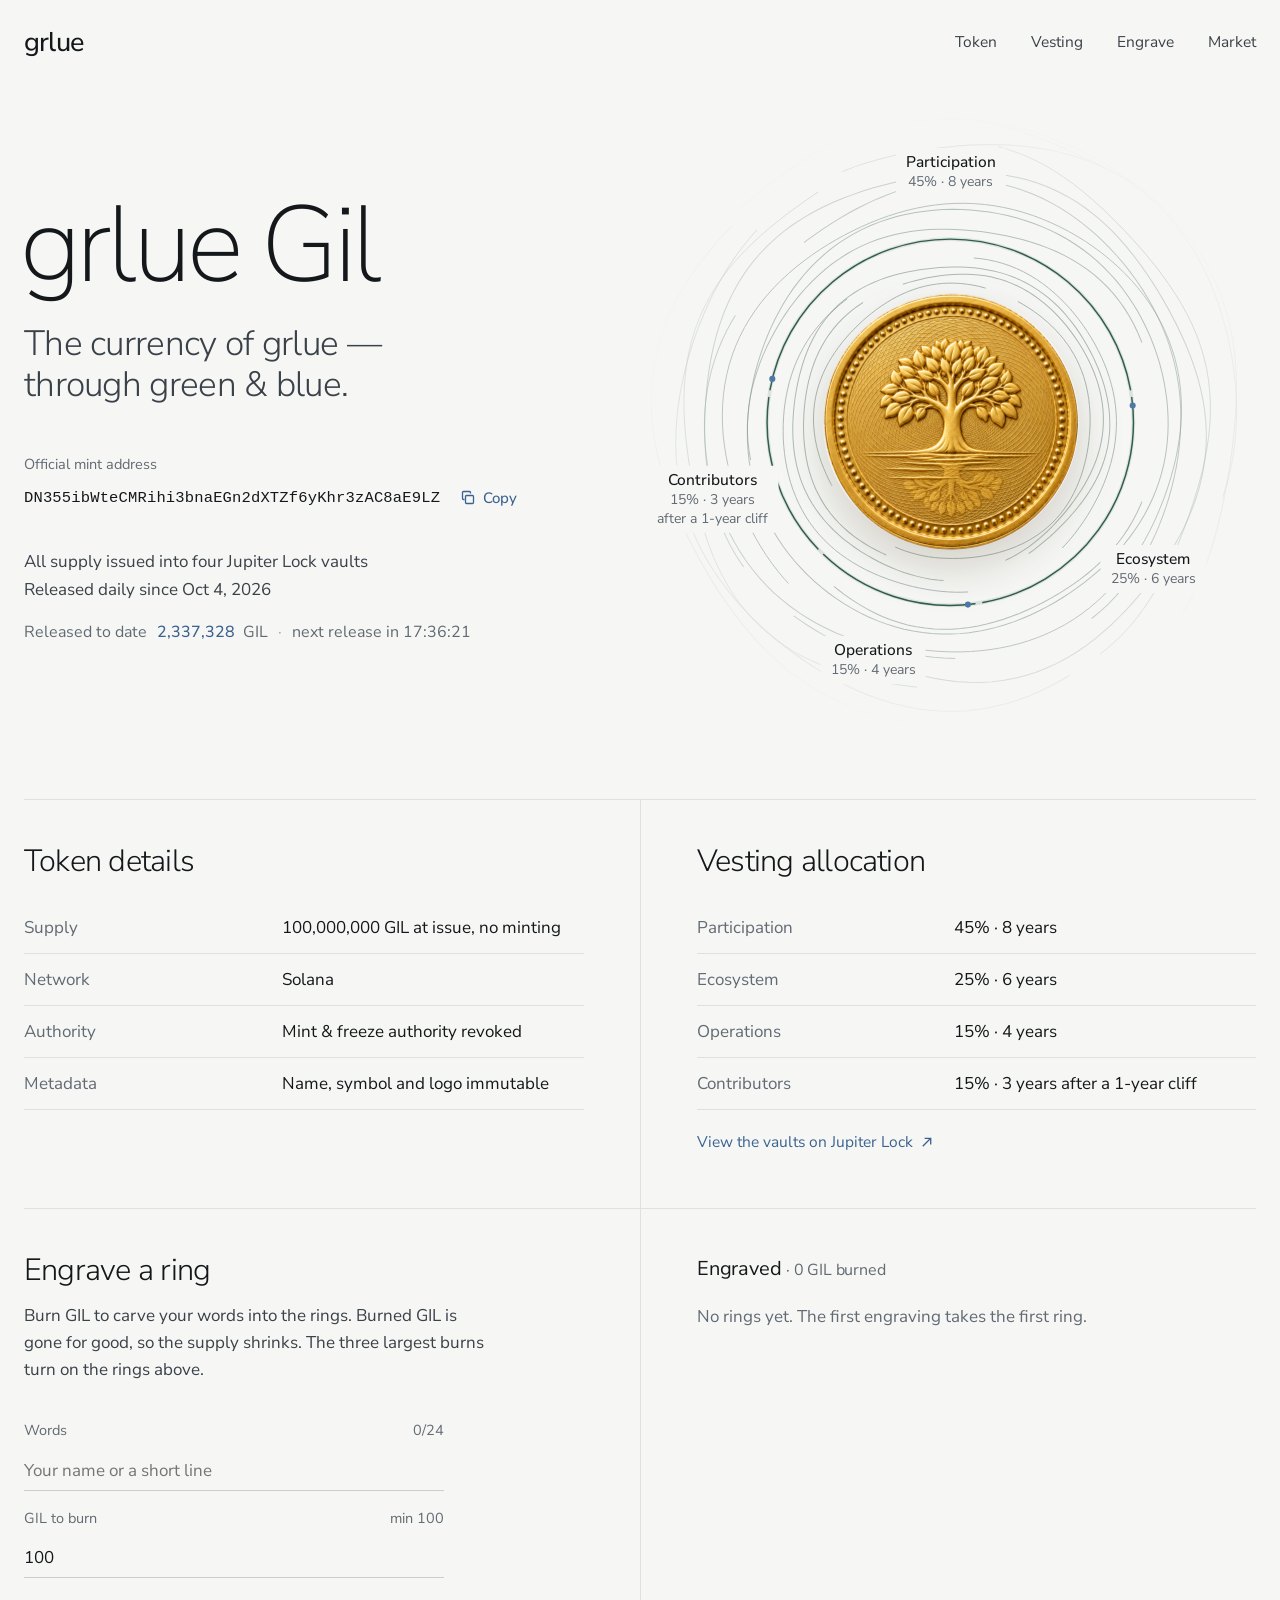
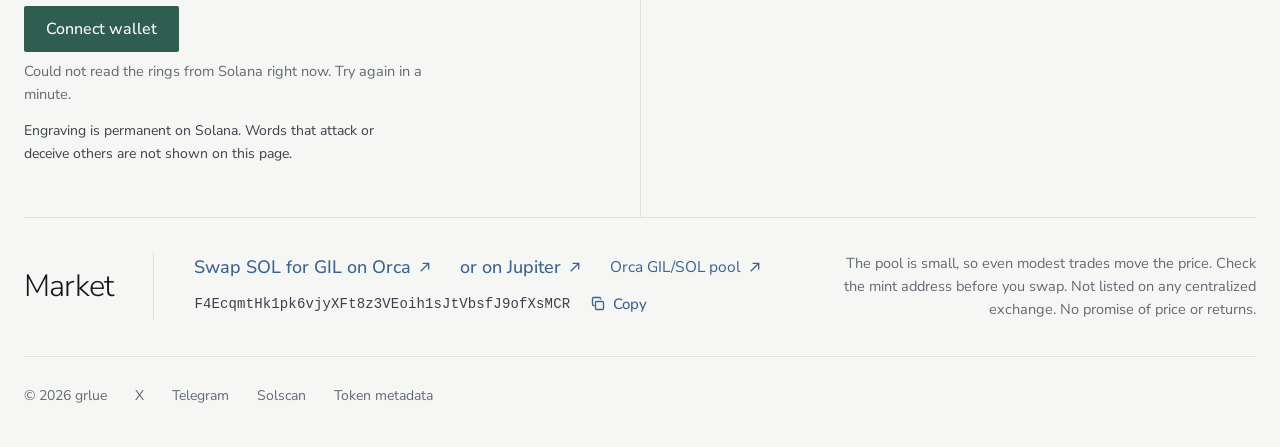
==== commit 0409c1f4: "Add official X link to footer" ====
--- a/index.html
+++ b/index.html
@@ -123,6 +123,7 @@
 
   <footer class="foot wrap">
     <span>© 2026 grlue</span>
+    <a href="https://x.com/grluegil" target="_blank" rel="noopener">X</a>
     <a href="https://t.me/grluegil" target="_blank" rel="noopener">Telegram</a>
     <a href="https://solscan.io/token/DN355ibWteCMRihi3bnaEGn2dXTZf6yKhr3zAC8aE9LZ" target="_blank" rel="noopener">Solscan</a>
     <a href="https://github.com/grlue/gil" target="_blank" rel="noopener">Token metadata</a>
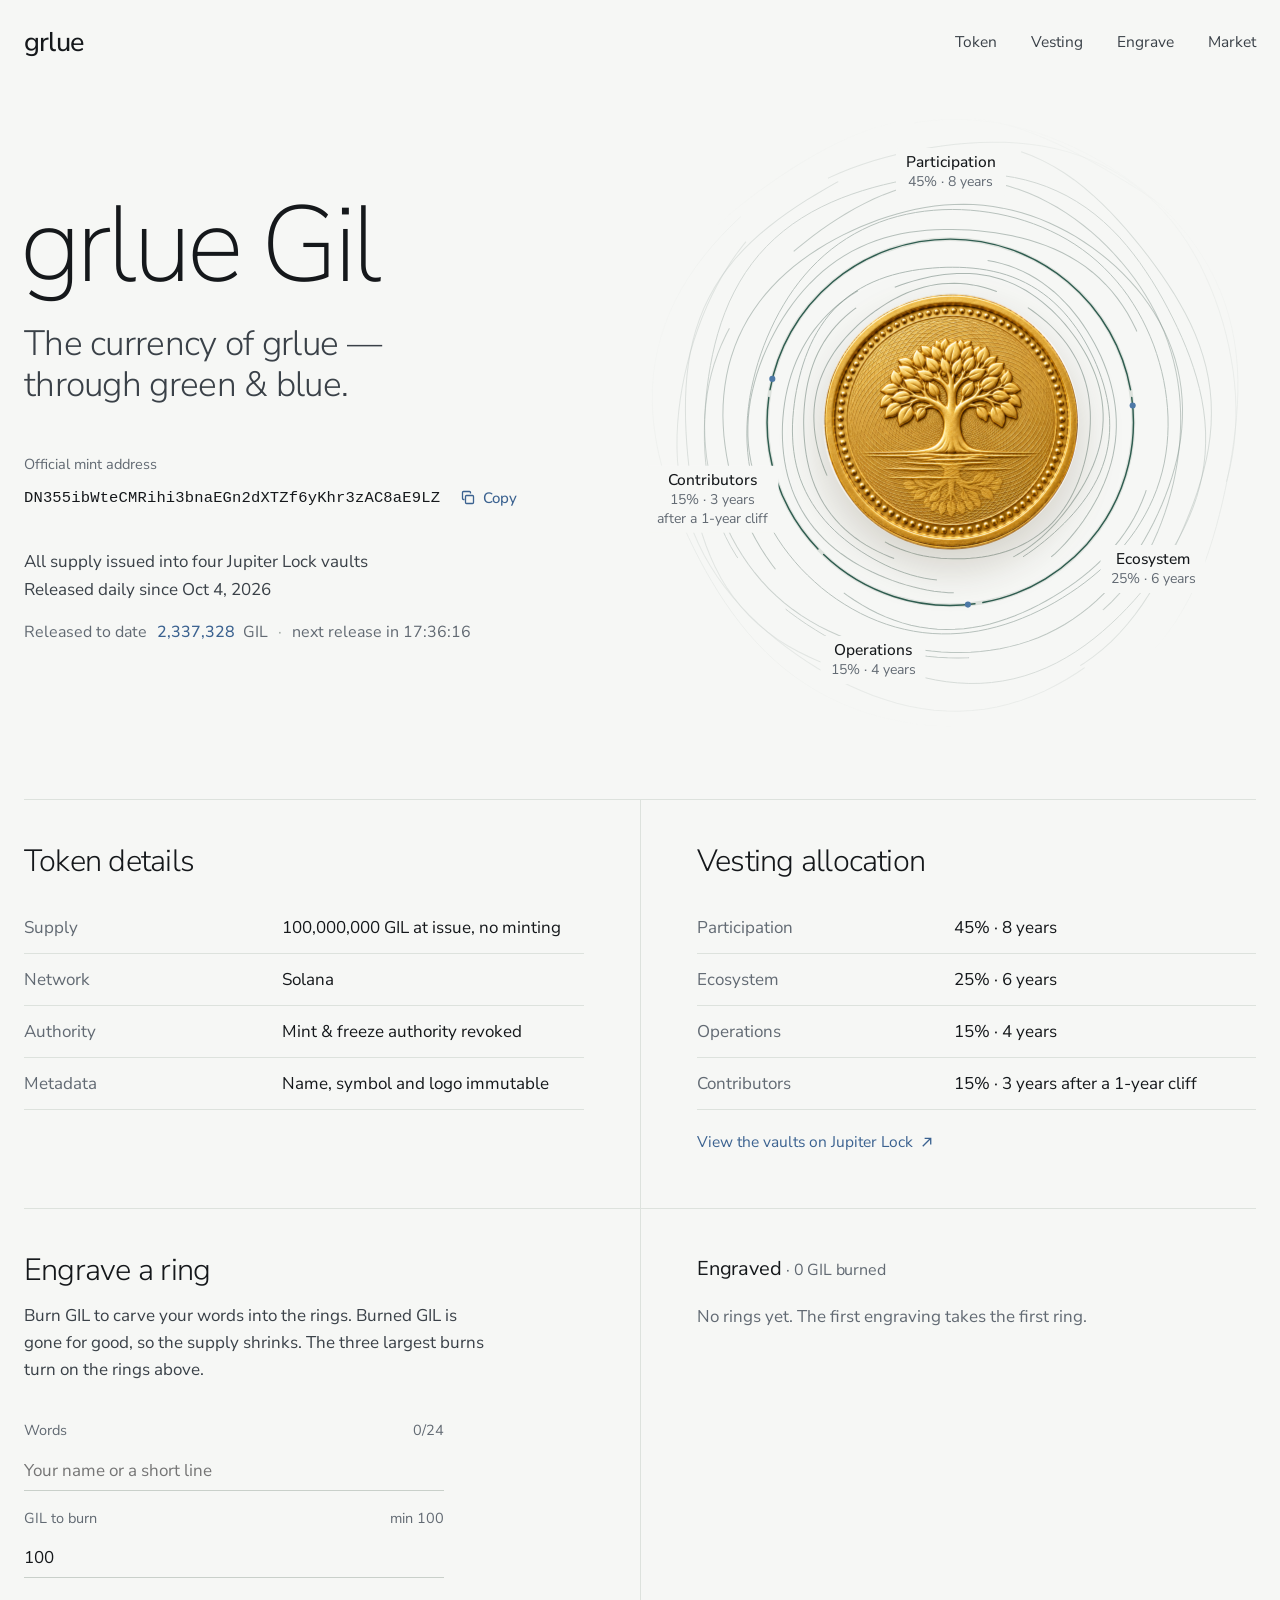
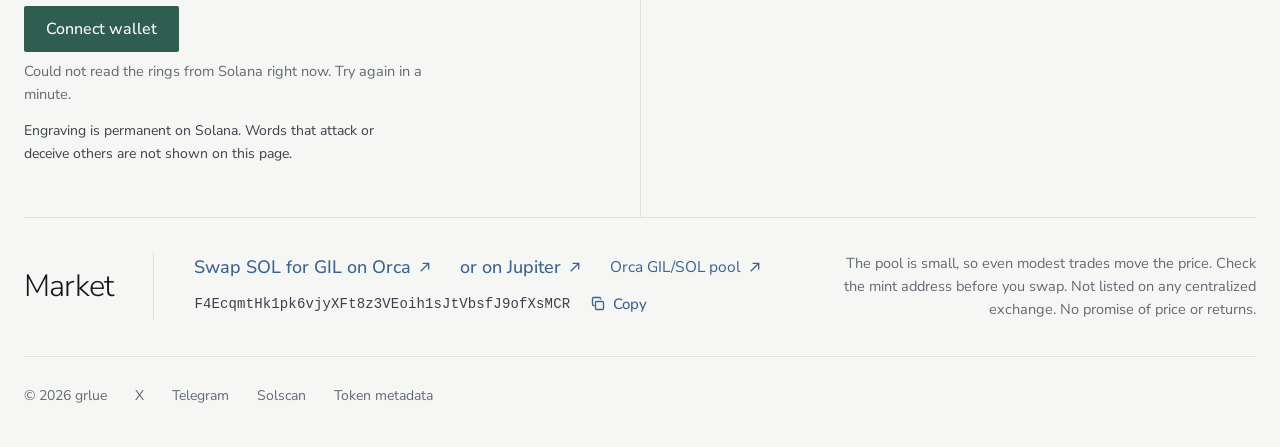
==== commit 17423902: "Serve the site at grlue.github.io/gil while grlue.com is expired Reverts 2c8d139. Restore the custom" ====
--- a/index.html
+++ b/index.html
@@ -7,8 +7,8 @@
   <meta property="og:type" content="website">
   <meta property="og:title" content="grlue Gil (GIL)">
   <meta property="og:description" content="The currency of grlue. Official Solana mint: DN355ibWteCMRihi3bnaEGn2dXTZf6yKhr3zAC8aE9LZ">
-  <meta property="og:url" content="https://gil.grlue.com/">
-  <meta property="og:image" content="https://gil.grlue.com/assets/logo/gil-back-512.png">
+  <meta property="og:url" content="https://grlue.github.io/gil/">
+  <meta property="og:image" content="https://grlue.github.io/gil/assets/logo/gil-back-512.png">
   <meta name="twitter:card" content="summary">
   <meta name="theme-color" content="#f6f7f5">
   <title>grlue Gil (GIL)</title>
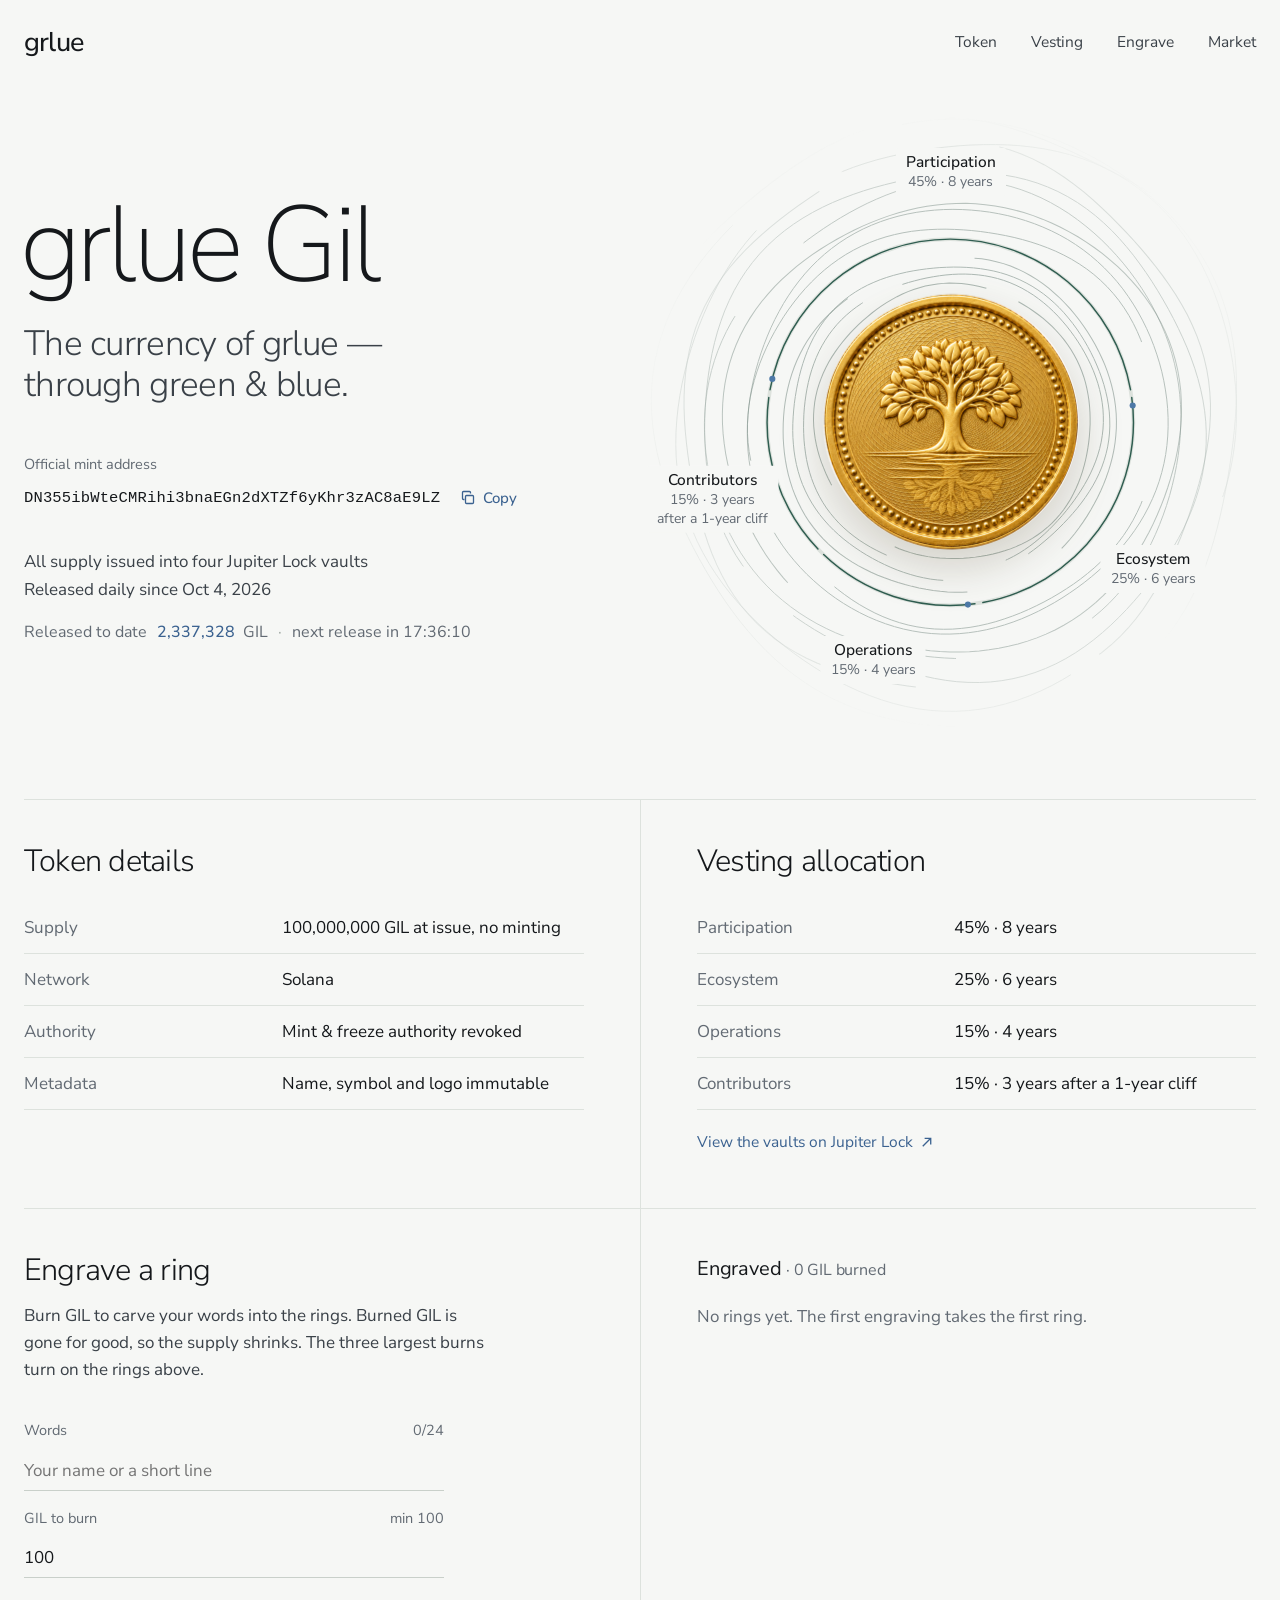
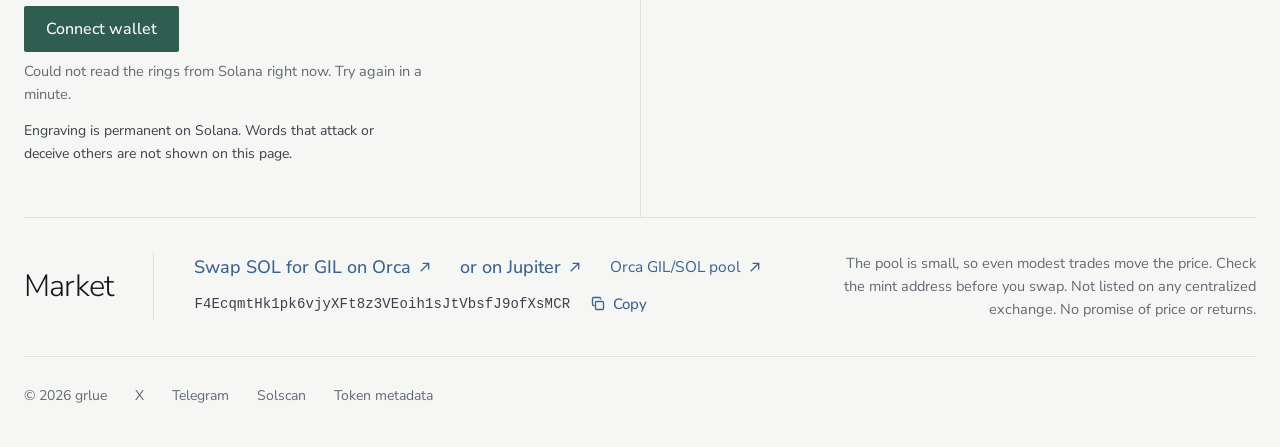
==== commit 10140c1c: "Serve the site at gil.grlue.com again (grlue.com renewed) Reverts 1742390.  Co-Authored-By: Claude O" ====
--- a/index.html
+++ b/index.html
@@ -7,8 +7,8 @@
   <meta property="og:type" content="website">
   <meta property="og:title" content="grlue Gil (GIL)">
   <meta property="og:description" content="The currency of grlue. Official Solana mint: DN355ibWteCMRihi3bnaEGn2dXTZf6yKhr3zAC8aE9LZ">
-  <meta property="og:url" content="https://grlue.github.io/gil/">
-  <meta property="og:image" content="https://grlue.github.io/gil/assets/logo/gil-back-512.png">
+  <meta property="og:url" content="https://gil.grlue.com/">
+  <meta property="og:image" content="https://gil.grlue.com/assets/logo/gil-back-512.png">
   <meta name="twitter:card" content="summary">
   <meta name="theme-color" content="#f6f7f5">
   <title>grlue Gil (GIL)</title>
